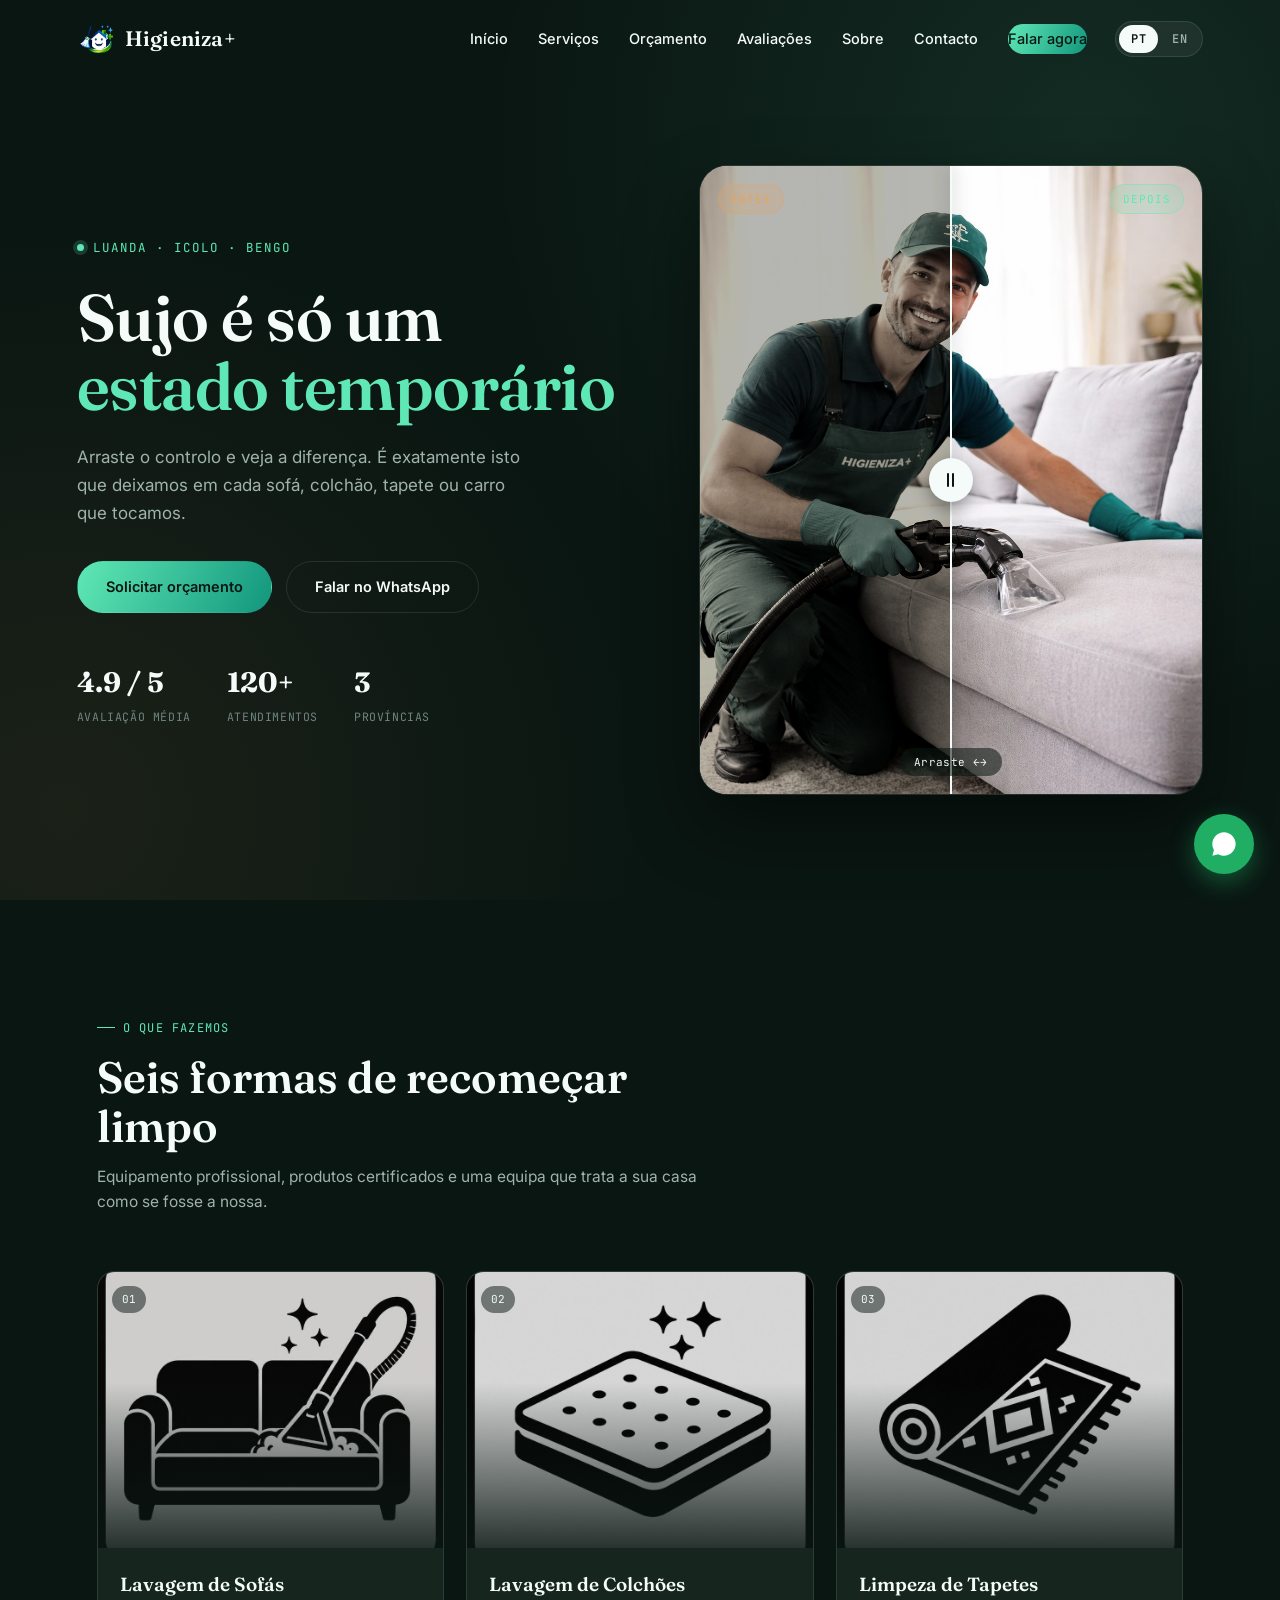
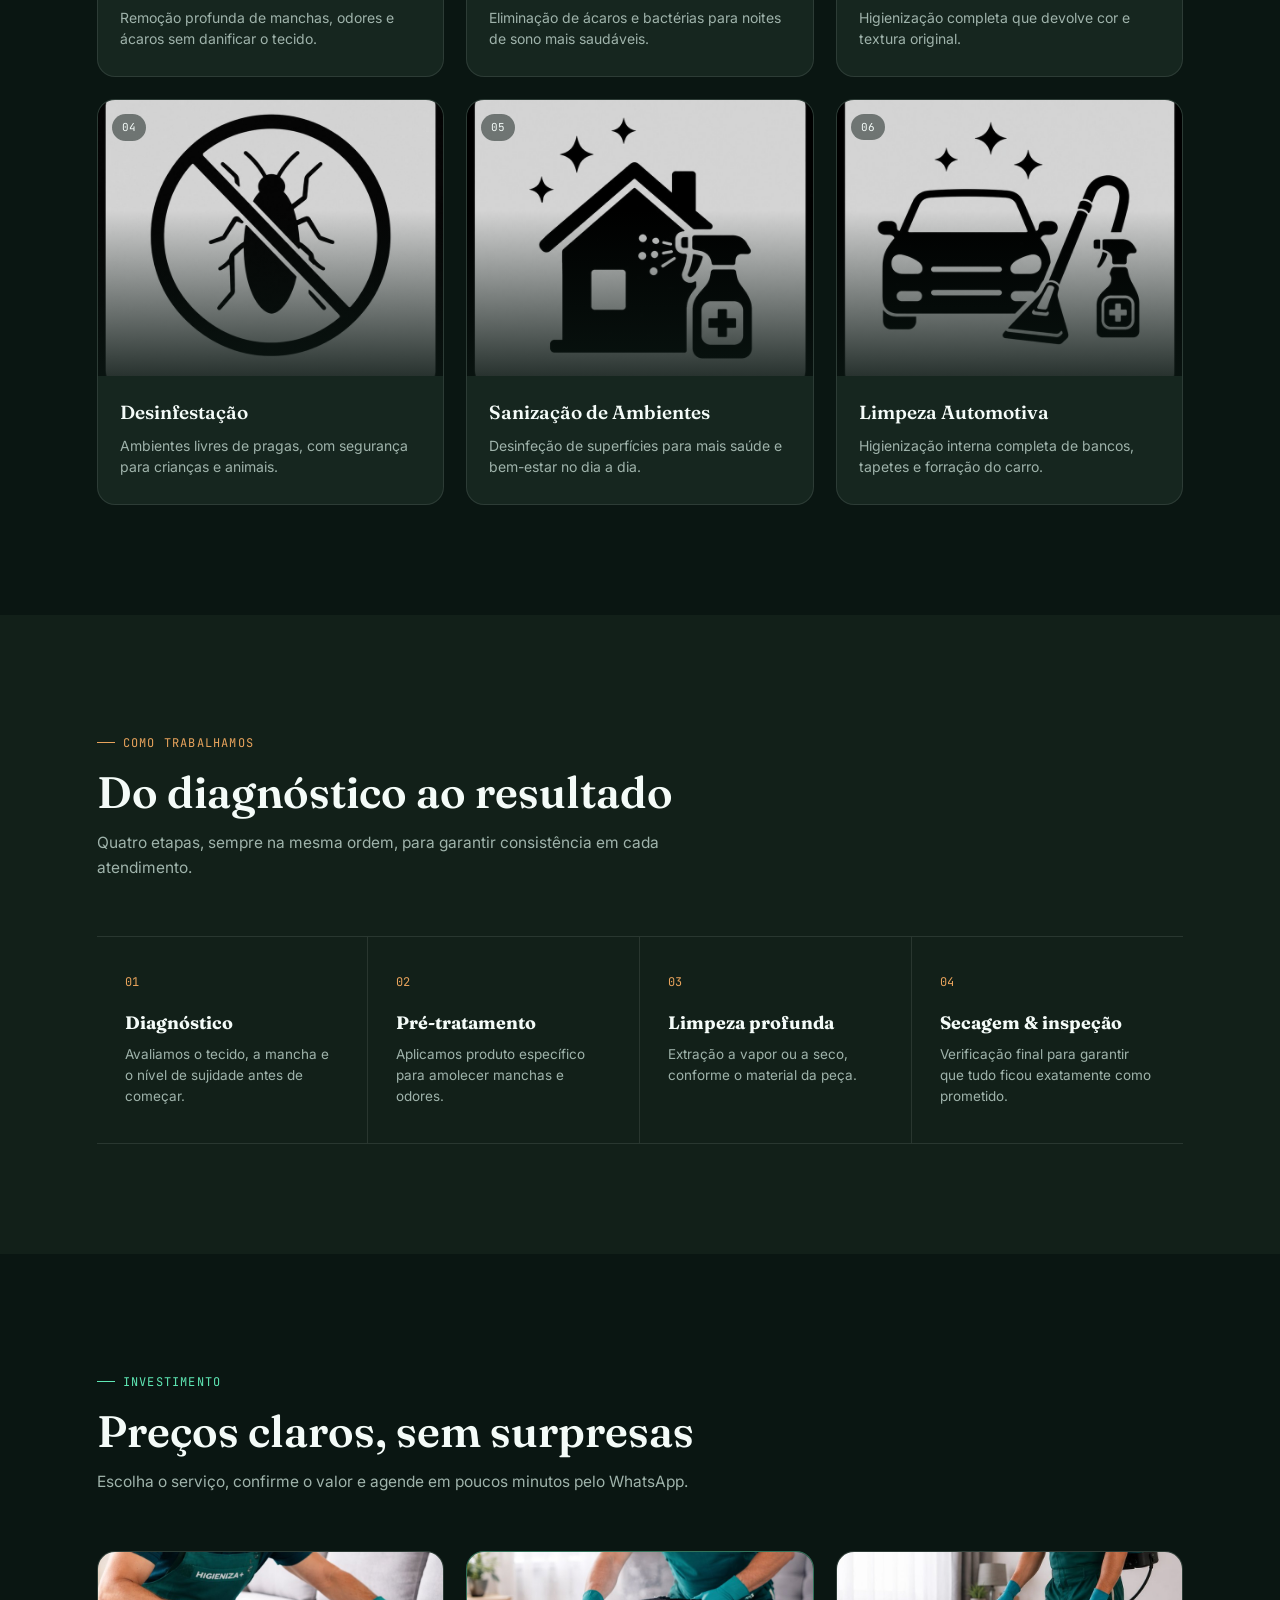
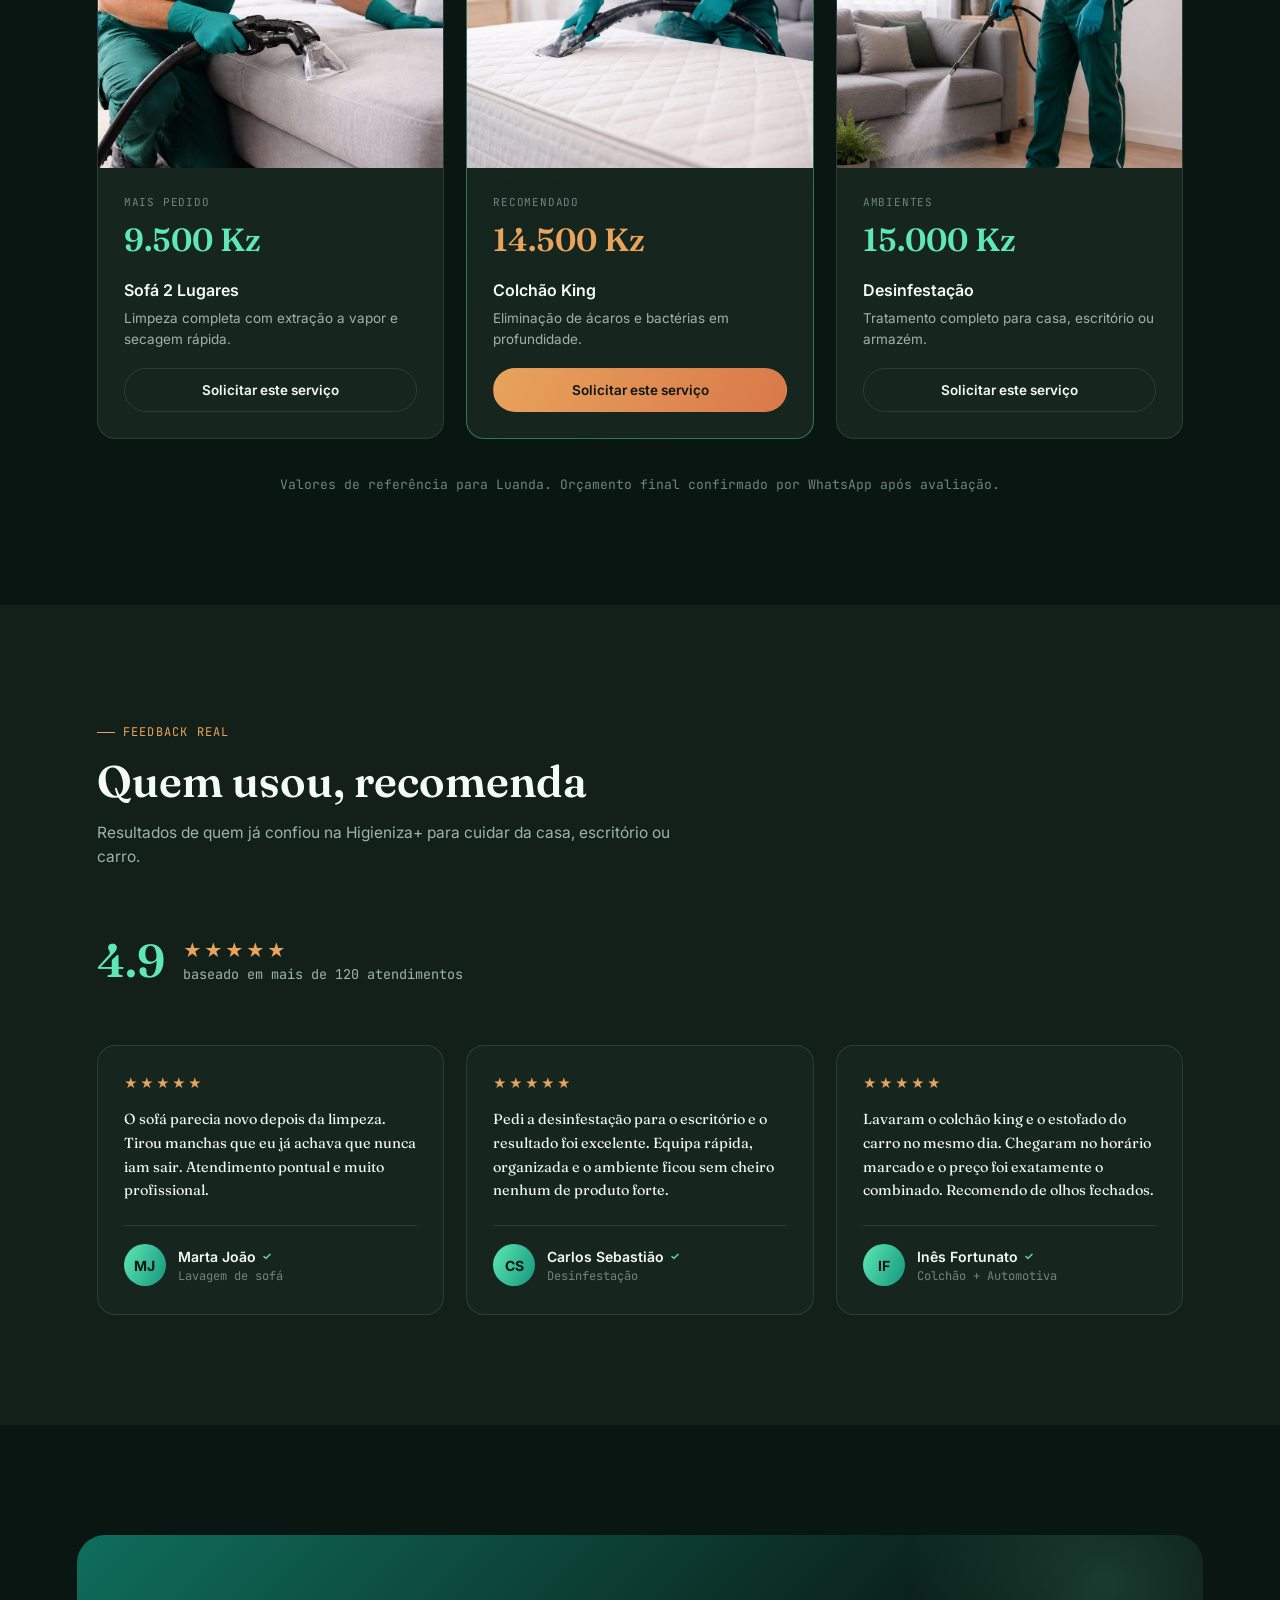
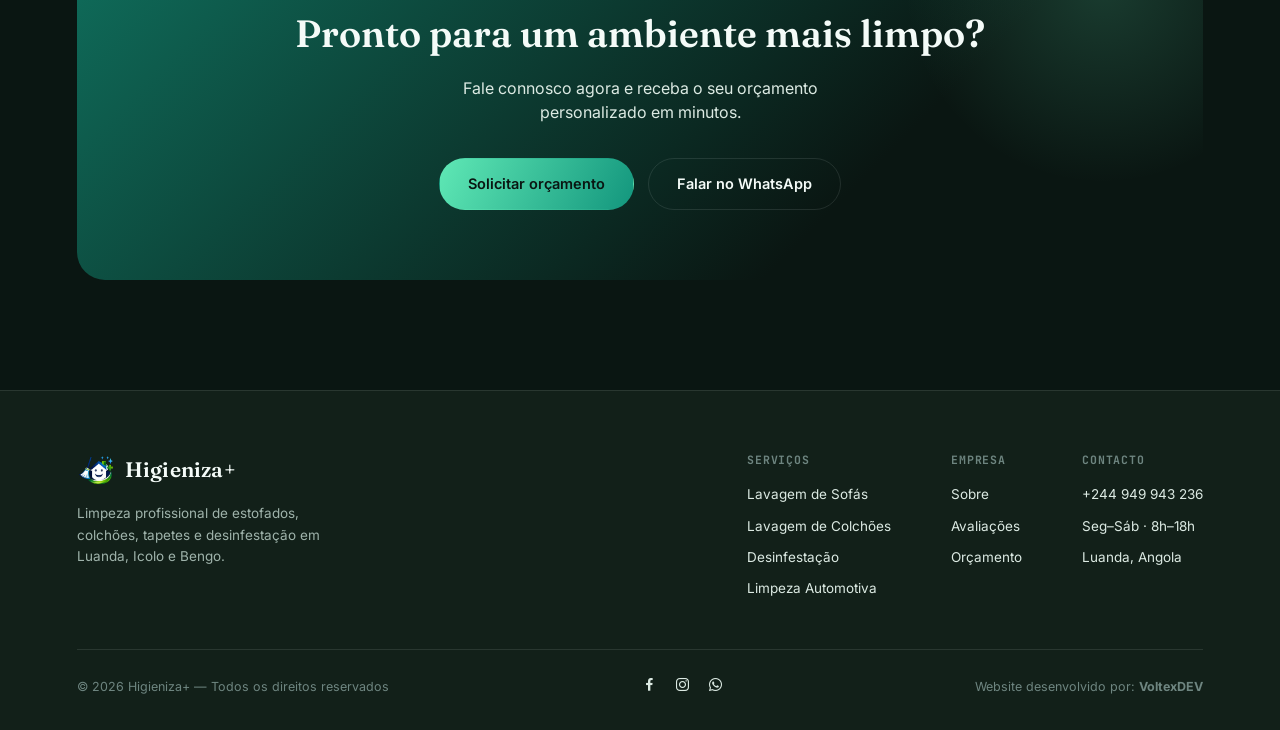
==== index.html @ ae8380b6 "primeira versao do site higieniza+" ====
<!DOCTYPE html>
<html lang="pt">
<head>
<meta charset="UTF-8">
<meta http-equiv="X-UA-Compatible" content="IE=edge">
<meta name="viewport" content="width=device-width, initial-scale=1.0">
<meta name="description" content="Higieniza+ — limpeza profissional de sofás, colchões, tapetes, carros e desinfestação de ambientes em Luanda, Icolo e Bengo.">
<title>Higieniza+ | Limpeza profissional de estofados</title>

<link rel="icon" type="image/png" href="images/favicon.png">

<link rel="stylesheet" href="css/style.css">

<link rel="preconnect" href="https://fonts.googleapis.com">
<link rel="preconnect" href="https://fonts.gstatic.com" crossorigin>
<link href="https://fonts.googleapis.com/css2?family=Fraunces:opsz,wght@9..144,500;9..144,600&family=Inter:wght@400;500;600;700&family=JetBrains+Mono:wght@500&display=swap" rel="stylesheet">

<link href='https://unpkg.com/boxicons@2.1.4/css/boxicons.min.css' rel='stylesheet'>
</head>
<body>

<!-- LOADER -->
<div id="loader" aria-hidden="true">
    <div class="loader-mark">Higieniza+</div>
    <div class="loader-bar"></div>
</div>

<!-- NAVBAR -->
<nav id="mainNav">
    <a href="index.html" class="brand">
        <img src="images/logo-icon.png" alt="Higieniza+" class="mark-logo">
        Higieniza+
    </a>

    <button class="nav-toggle" id="navToggle" aria-label="Abrir menu" aria-expanded="false" aria-controls="navMenu">
        <span></span><span></span><span></span>
    </button>

    <div class="nav-right">
        <ul class="navbar" id="navMenu">
            <a href="#home" data-i18n="nav.home">Início</a>
            <a href="#services" data-i18n="nav.services">Serviços</a>
            <a href="#pricing" data-i18n="nav.pricing">Orçamento</a>
            <a href="#testimonials" data-i18n="nav.testimonials">Avaliações</a>
            <a href="about.html" data-i18n="nav.about">Sobre</a>
            <a href="contact.html" data-i18n="nav.contact">Contacto</a>
            <a href="https://wa.me/244949943236" class="nav-cta" target="_blank" rel="noopener" data-i18n="nav.cta">Falar agora</a>
        </ul>

        <div class="lang-switch">
            <button data-lang="pt">PT</button>
            <button data-lang="en">EN</button>
        </div>
    </div>
</nav>

<!-- HERO -->
<section class="hero" id="home">
    <div class="hero-grid">

        <div>
            <span class="hero-eyebrow" data-i18n="hero.eyebrow">Luanda · Icolo · Bengo</span>
            <h1>
                <span data-i18n="hero.title1">Sujo é só um</span><br>
                <em data-i18n="hero.title2">estado temporário</em>
            </h1>
            <p class="hero-lede" data-i18n="hero.lede">Arraste o controlo e veja a diferença. É exatamente isto que deixamos em cada sofá, colchão, tapete ou carro que tocamos.</p>

            <div class="hero-actions">
                <a href="contact.html" class="btn btn-primary" data-i18n="hero.cta1">Solicitar orçamento</a>
                <a href="https://wa.me/244949943236" target="_blank" rel="noopener" class="btn btn-ghost" data-i18n="hero.cta2">Falar no WhatsApp</a>
            </div>

            <div class="hero-stats">
                <div class="hero-stat">
                    <b data-i18n="hero.stat1n">4.9 / 5</b>
                    <span data-i18n="hero.stat1l">avaliação média</span>
                </div>
                <div class="hero-stat">
                    <b data-i18n="hero.stat2n">120+</b>
                    <span data-i18n="hero.stat2l">atendimentos</span>
                </div>
                <div class="hero-stat">
                    <b data-i18n="hero.stat3n">3</b>
                    <span data-i18n="hero.stat3l">províncias</span>
                </div>
            </div>
        </div>

        <div class="compare reveal">
            <span class="compare-tag tag-after" data-i18n="compare.after">Depois</span>
            <span class="compare-tag tag-before" data-i18n="compare.before">Antes</span>

            <img class="compare-img compare-after" src="images/hero-compare.jpg" alt="Sofá limpo e estofado após higienização profissional">

            <div class="compare-before-wrap">
                <img src="images/hero-compare.jpg" style="filter:grayscale(0.5) sepia(0.35) brightness(0.7) contrast(1.05);" alt="Sofá antes da limpeza profissional">
            </div>

            <div class="compare-handle">
                <div class="compare-grip"><span></span><span></span></div>
            </div>

            <span class="compare-hint" data-i18n="compare.hint">Arraste ←→</span>
        </div>

    </div>
</section>

<!-- SERVIÇOS -->
<section id="services">
    <div class="container-w">
        <div class="section-head">
            <span class="eyebrow" data-i18n="services.eyebrow">O que fazemos</span>
            <h2 data-i18n="services.title">Seis formas de recomeçar limpo</h2>
            <p data-i18n="services.lede">Equipamento profissional, produtos certificados e uma equipa que trata a sua casa como se fosse a nossa.</p>
        </div>

        <div class="services-grid">

            <div class="service-card reveal">
                <div class="service-media">
                    <span class="service-num">01</span>
                    <img src="images/service-01-sofas.jpg" alt="Lavagem de sofás" loading="lazy">
                </div>
                <div class="service-body">
                    <h4 data-i18n="s1.title">Lavagem de Sofás</h4>
                    <p data-i18n="s1.desc">Remoção profunda de manchas, odores e ácaros sem danificar o tecido.</p>
                </div>
            </div>

            <div class="service-card reveal">
                <div class="service-media">
                    <span class="service-num">02</span>
                    <img src="images/service-02-colchoes.jpg" alt="Lavagem de colchões" loading="lazy">
                </div>
                <div class="service-body">
                    <h4 data-i18n="s2.title">Lavagem de Colchões</h4>
                    <p data-i18n="s2.desc">Eliminação de ácaros e bactérias para noites de sono mais saudáveis.</p>
                </div>
            </div>

            <div class="service-card reveal">
                <div class="service-media">
                    <span class="service-num">03</span>
                    <img src="images/service-03-tapetes.jpg" alt="Limpeza de tapetes" loading="lazy">
                </div>
                <div class="service-body">
                    <h4 data-i18n="s3.title">Limpeza de Tapetes</h4>
                    <p data-i18n="s3.desc">Higienização completa que devolve cor e textura original.</p>
                </div>
            </div>

            <div class="service-card reveal">
                <div class="service-media">
                    <span class="service-num">04</span>
                    <img src="images/service-04-desinfestacao.jpg" alt="Desinfestação de pragas" loading="lazy">
                </div>
                <div class="service-body">
                    <h4 data-i18n="s4.title">Desinfestação</h4>
                    <p data-i18n="s4.desc">Ambientes livres de pragas, com segurança para crianças e animais.</p>
                </div>
            </div>

            <div class="service-card reveal">
                <div class="service-media">
                    <span class="service-num">05</span>
                    <img src="images/service-05-sanizacao.jpg" alt="Sanização de ambientes" loading="lazy">
                </div>
                <div class="service-body">
                    <h4 data-i18n="s5.title">Sanização de Ambientes</h4>
                    <p data-i18n="s5.desc">Desinfeção de superfícies para mais saúde e bem-estar no dia a dia.</p>
                </div>
            </div>

            <div class="service-card reveal">
                <div class="service-media">
                    <span class="service-num">06</span>
                    <img src="images/service-06-automotiva.jpg" alt="Limpeza automotiva" loading="lazy">
                </div>
                <div class="service-body">
                    <h4 data-i18n="s6.title">Limpeza Automotiva</h4>
                    <p data-i18n="s6.desc">Higienização interna completa de bancos, tapetes e forração do carro.</p>
                </div>
            </div>

        </div>
    </div>
</section>

<!-- PROCESSO -->
<section class="bg-soft">
    <div class="container-w">
        <div class="section-head">
            <span class="eyebrow clay" data-i18n="process.eyebrow">Como trabalhamos</span>
            <h2 data-i18n="process.title">Do diagnóstico ao resultado</h2>
            <p data-i18n="process.lede">Quatro etapas, sempre na mesma ordem, para garantir consistência em cada atendimento.</p>
        </div>

        <div class="process reveal">
            <div class="process-step">
                <span class="step-no">01</span>
                <h4 data-i18n="p1.title">Diagnóstico</h4>
                <p data-i18n="p1.desc">Avaliamos o tecido, a mancha e o nível de sujidade antes de começar.</p>
            </div>
            <div class="process-step">
                <span class="step-no">02</span>
                <h4 data-i18n="p2.title">Pré-tratamento</h4>
                <p data-i18n="p2.desc">Aplicamos produto específico para amolecer manchas e odores.</p>
            </div>
            <div class="process-step">
                <span class="step-no">03</span>
                <h4 data-i18n="p3.title">Limpeza profunda</h4>
                <p data-i18n="p3.desc">Extração a vapor ou a seco, conforme o material da peça.</p>
            </div>
            <div class="process-step">
                <span class="step-no">04</span>
                <h4 data-i18n="p4.title">Secagem &amp; inspeção</h4>
                <p data-i18n="p4.desc">Verificação final para garantir que tudo ficou exatamente como prometido.</p>
            </div>
        </div>
    </div>
</section>

<!-- ORÇAMENTO -->
<section id="pricing">
    <div class="container-w">
        <div class="section-head">
            <span class="eyebrow" data-i18n="pricing.eyebrow">Investimento</span>
            <h2 data-i18n="pricing.title">Preços claros, sem surpresas</h2>
            <p data-i18n="pricing.lede">Escolha o serviço, confirme o valor e agende em poucos minutos pelo WhatsApp.</p>
        </div>

        <div class="pricing-grid">

            <div class="price-card reveal">
                <div class="price-media">
                    <img src="images/pricing-sofa.jpg" alt="Sofá 2 lugares" loading="lazy">
                </div>
                <div class="price-body">
                    <span class="price-tag" data-i18n="pr1.tag">Mais pedido</span>
                    <div class="price-amount">9.500 Kz</div>
                    <h4 data-i18n="pr1.title">Sofá 2 Lugares</h4>
                    <p data-i18n="pr1.desc">Limpeza completa com extração a vapor e secagem rápida.</p>
                    <a href="https://wa.me/244949943236?text=Ol%C3%A1!%20Quero%20solicitar%20a%20limpeza%20de%20sof%C3%A1%202%20lugares." target="_blank" rel="noopener" class="btn btn-ghost" data-i18n="pricing.btn">Solicitar este serviço</a>
                </div>
            </div>

            <div class="price-card featured reveal">
                <div class="price-media">
                    <img src="images/pricing-colchao.jpg" alt="Colchão king" loading="lazy">
                </div>
                <div class="price-body">
                    <span class="price-tag" data-i18n="pr2.tag">Recomendado</span>
                    <div class="price-amount">14.500 Kz</div>
                    <h4 data-i18n="pr2.title">Colchão King</h4>
                    <p data-i18n="pr2.desc">Eliminação de ácaros e bactérias em profundidade.</p>
                    <a href="https://wa.me/244949943236?text=Ol%C3%A1!%20Quero%20solicitar%20a%20limpeza%20de%20colch%C3%A3o%20king." target="_blank" rel="noopener" class="btn btn-clay" data-i18n="pricing.btn">Solicitar este serviço</a>
                </div>
            </div>

            <div class="price-card reveal">
                <div class="price-media">
                    <img src="images/pricing-desinfestacao.jpg" alt="Desinfestação de ambiente" loading="lazy">
                </div>
                <div class="price-body">
                    <span class="price-tag" data-i18n="pr3.tag">Ambientes</span>
                    <div class="price-amount">15.000 Kz</div>
                    <h4 data-i18n="pr3.title">Desinfestação</h4>
                    <p data-i18n="pr3.desc">Tratamento completo para casa, escritório ou armazém.</p>
                    <a href="https://wa.me/244949943236?text=Ol%C3%A1!%20Quero%20solicitar%20uma%20desinfesta%C3%A7%C3%A3o." target="_blank" rel="noopener" class="btn btn-ghost" data-i18n="pricing.btn">Solicitar este serviço</a>
                </div>
            </div>

        </div>

        <p style="text-align:center; color:var(--muted-soft); font-size:13px; margin-top:36px; font-family:var(--mono);" data-i18n="pricing.note">Valores de referência para Luanda. Orçamento final confirmado por WhatsApp após avaliação.</p>
    </div>
</section>

<!-- DEPOIMENTOS -->
<section class="bg-soft" id="testimonials">
    <div class="container-w">
        <div class="section-head">
            <span class="eyebrow clay" data-i18n="testi.eyebrow">Feedback real</span>
            <h2 data-i18n="testi.title">Quem usou, recomenda</h2>
            <p data-i18n="testi.lede">Resultados de quem já confiou na Higieniza+ para cuidar da casa, escritório ou carro.</p>
        </div>

        <div class="rating-summary reveal">
            <span class="rating-score">4.9</span>
            <div>
                <div class="rating-stars" aria-hidden="true">★★★★★</div>
                <div class="rating-meta" data-i18n="testi.meta">baseado em mais de 120 atendimentos</div>
            </div>
        </div>

        <div class="testimonial-grid">

            <div class="testimonial-card reveal">
                <div class="testimonial-stars" aria-hidden="true">★★★★★</div>
                <p class="testimonial-text" data-i18n="t1.text">O sofá parecia novo depois da limpeza. Tirou manchas que eu já achava que nunca iam sair. Atendimento pontual e muito profissional.</p>
                <div class="testimonial-author">
                    <div class="testimonial-avatar">MJ</div>
                    <div>
                        <div class="testimonial-name">Marta João <span class="verified-badge">✓</span></div>
                        <div class="testimonial-service" data-i18n="t1.service">Lavagem de sofá</div>
                    </div>
                </div>
            </div>

            <div class="testimonial-card reveal">
                <div class="testimonial-stars" aria-hidden="true">★★★★★</div>
                <p class="testimonial-text" data-i18n="t2.text">Pedi a desinfestação para o escritório e o resultado foi excelente. Equipa rápida, organizada e o ambiente ficou sem cheiro nenhum de produto forte.</p>
                <div class="testimonial-author">
                    <div class="testimonial-avatar">CS</div>
                    <div>
                        <div class="testimonial-name">Carlos Sebastião <span class="verified-badge">✓</span></div>
                        <div class="testimonial-service" data-i18n="t2.service">Desinfestação</div>
                    </div>
                </div>
            </div>

            <div class="testimonial-card reveal">
                <div class="testimonial-stars" aria-hidden="true">★★★★★</div>
                <p class="testimonial-text" data-i18n="t3.text">Lavaram o colchão king e o estofado do carro no mesmo dia. Chegaram no horário marcado e o preço foi exatamente o combinado. Recomendo de olhos fechados.</p>
                <div class="testimonial-author">
                    <div class="testimonial-avatar">IF</div>
                    <div>
                        <div class="testimonial-name">Inês Fortunato <span class="verified-badge">✓</span></div>
                        <div class="testimonial-service" data-i18n="t3.service">Colchão + Automotiva</div>
                    </div>
                </div>
            </div>

        </div>
    </div>
</section>

<!-- CTA FINAL -->
<section>
    <div class="cta-final reveal">
        <h2 data-i18n="cta.title">Pronto para um ambiente mais limpo?</h2>
        <p data-i18n="cta.lede">Fale connosco agora e receba o seu orçamento personalizado em minutos.</p>
        <div class="hero-actions">
            <a href="contact.html" class="btn btn-primary" data-i18n="cta.btn1">Solicitar orçamento</a>
            <a href="https://wa.me/244949943236" target="_blank" rel="noopener" class="btn btn-ghost" data-i18n="cta.btn2">Falar no WhatsApp</a>
        </div>
    </div>
</section>

<!-- FOOTER -->
<footer class="footer">
    <div class="footer-top">
        <div class="footer-brand">
            <a href="index.html" class="brand"><img src="images/logo-icon.png" alt="Higieniza+" class="mark-logo">Higieniza+</a>
            <p data-i18n="footer.desc">Limpeza profissional de estofados, colchões, tapetes e desinfestação em Luanda, Icolo e Bengo.</p>
        </div>

        <div class="footer-cols">
            <div class="footer-col">
                <h5 data-i18n="footer.services">Serviços</h5>
                <a href="#services" data-i18n="s1.title">Lavagem de Sofás</a>
                <a href="#services" data-i18n="s2.title">Lavagem de Colchões</a>
                <a href="#services" data-i18n="s4.title">Desinfestação</a>
                <a href="#services" data-i18n="s6.title">Limpeza Automotiva</a>
            </div>
            <div class="footer-col">
                <h5 data-i18n="footer.company">Empresa</h5>
                <a href="about.html" data-i18n="nav.about">Sobre</a>
                <a href="#testimonials" data-i18n="nav.testimonials">Avaliações</a>
                <a href="#pricing" data-i18n="nav.pricing">Orçamento</a>
            </div>
            <div class="footer-col">
                <h5 data-i18n="footer.contact">Contacto</h5>
                <span>+244 949 943 236</span>
                <span data-i18n="footer.hours">Seg–Sáb · 8h–18h</span>
                <span>Luanda, Angola</span>
            </div>
        </div>
    </div>

    <div class="footer-bottom">
        <p data-i18n="footer.rights">© 2026 Higieniza+ — Todos os direitos reservados</p>
        <div class="footer-socials">
            <a href="#" aria-label="Facebook"><i class='bx bxl-facebook'></i></a>
            <a href="#" aria-label="Instagram"><i class='bx bxl-instagram'></i></a>
            <a href="https://wa.me/244949943236" target="_blank" rel="noopener" aria-label="WhatsApp"><i class='bx bxl-whatsapp'></i></a>
        </div>
        <p><span data-i18n="footer.dev">Website desenvolvido por:</span> <strong>VoltexDEV</strong></p>
    </div>
</footer>

<!-- WHATSAPP FLUTUANTE -->
<a href="https://wa.me/244949943236" class="whatsapp-fab" target="_blank" rel="noopener" aria-label="Falar no WhatsApp">
    <svg viewBox="0 0 24 24" fill="currentColor"><path d="M17.5 14.4c-.3-.1-1.6-.8-1.9-.9-.2-.1-.4-.1-.6.1-.2.2-.6.9-.8 1.1-.1.2-.3.2-.5.1-1.3-.6-2.3-1.4-3.1-2.7-.1-.2-.1-.4.1-.6.2-.2.4-.5.6-.7.1-.1.1-.3.1-.5-.1-.2-.6-1.5-.8-2-.2-.5-.4-.4-.6-.4h-.5c-.2 0-.5.1-.7.3-.7.7-1 1.5-1 2.5.1 1.1.5 2.2 1.2 3.2 1.5 2.1 3.3 3.6 5.7 4.4.6.2 1.1.3 1.6.2.7-.1 1.6-.7 1.9-1.4.3-.7.3-1.3.2-1.4-.1-.2-.3-.2-.6-.3zM12 2C6.5 2 2 6.5 2 12c0 1.9.5 3.6 1.4 5.1L2 22l5.1-1.3c1.4.8 3.1 1.3 4.9 1.3 5.5 0 10-4.5 10-10S17.5 2 12 2z"/></svg>
</a>

<script src="js/i18n.js"></script>
<script src="js/main.js"></script>
</body>
</html>
---- css/style.css ----
/* =====================================================================
   HIGIENIZA+ — DESIGN SYSTEM
   Conceito: "Antes / Depois" como estrutura, não decoração.
   ===================================================================== */

:root{
    /* --- Paleta nomeada --- */
    --ink:        #0A1612;   /* fundo principal, verde-petróleo quase preto */
    --ink-soft:   #122019;   /* secções alternadas */
    --ink-card:   #16261F;   /* cartões */
    --foam:       #F4FBF8;   /* branco-espuma — metade "limpa" */
    --foam-dim:   #DCEAE3;
    --teal:       #0F6E5C;   /* verde-água profundo — marca */
    --teal-bright:#13967D;
    --mint:       #5FE8B5;   /* verde-menta — ação / destaque */
    --clay:       #E8A35C;   /* terracota — contraste quente */
    --clay-dim:   #C98A48;
    --line:       rgba(244,251,248,0.10);
    --line-soft:  rgba(244,251,248,0.06);
    --muted:      #9FB3AB;
    --muted-soft: #6E8580;

    --grad-mint:  linear-gradient(115deg, var(--mint) 0%, var(--teal-bright) 100%);
    --grad-clay:  linear-gradient(115deg, var(--clay) 0%, #D9784A 100%);

    --serif: 'Fraunces', 'Georgia', serif;
    --sans:  'Inter', sans-serif;
    --mono:  'JetBrains Mono', monospace;

    --radius-lg: 28px;
    --radius-md: 18px;
    --radius-sm: 10px;

    --ease: cubic-bezier(.22,.9,.27,1);
}

*{
    margin:0;
    padding:0;
    box-sizing:border-box;
}

html{
    scroll-behavior:smooth;
}

body{
    background:var(--ink);
    color:var(--foam);
    font-family:var(--sans);
    overflow-x:hidden;
    line-height:1.5;
}

a{ color:inherit; text-decoration:none; }
img{ max-width:100%; display:block; }
button{ font-family:inherit; cursor:pointer; }
ul{ list-style:none; }

a:focus-visible,
button:focus-visible,
input:focus-visible,
textarea:focus-visible,
select:focus-visible{
    outline:2px solid var(--mint);
    outline-offset:3px;
    border-radius:4px;
}

@media (prefers-reduced-motion: reduce){
    *{
        animation-duration:0.01ms !important;
        animation-iteration-count:1 !important;
        transition-duration:0.01ms !important;
        scroll-behavior:auto !important;
    }
}

.container-w{
    max-width:1240px;
    margin-inline:auto;
    padding-inline:6%;
}

/* =====================================================================
   LOADER
   ===================================================================== */
#loader{
    position:fixed;
    inset:0;
    background:var(--ink);
    z-index:9999;
    display:flex;
    flex-direction:column;
    align-items:center;
    justify-content:center;
    gap:18px;
    transition:opacity 0.5s ease, visibility 0.5s ease;
}

#loader.hidden{
    opacity:0;
    visibility:hidden;
}

.loader-mark{
    font-family:var(--serif);
    font-size:22px;
    letter-spacing:0.5px;
    color:var(--foam);
}

.loader-bar{
    width:140px;
    height:2px;
    background:var(--line);
    border-radius:2px;
    overflow:hidden;
}

.loader-bar::after{
    content:"";
    display:block;
    width:40%;
    height:100%;
    background:var(--grad-mint);
    animation:loaderslide 1s ease-in-out infinite;
}

@keyframes loaderslide{
    0%{ transform:translateX(-100%); }
    100%{ transform:translateX(280%); }
}

/* =====================================================================
   LANGUAGE SWITCH
   ===================================================================== */
.lang-switch{
    display:flex;
    align-items:center;
    background:rgba(244,251,248,0.06);
    border:1px solid var(--line);
    border-radius:30px;
    padding:3px;
    gap:2px;
}

.lang-switch button{
    border:none;
    background:transparent;
    color:var(--muted);
    font-family:var(--mono);
    font-size:12px;
    font-weight:600;
    letter-spacing:0.5px;
    padding:6px 12px;
    border-radius:20px;
    transition:0.25s var(--ease);
}

.lang-switch button.active{
    background:var(--foam);
    color:var(--ink);
}

/* =====================================================================
   NAVBAR
   ===================================================================== */
nav{
    display:flex;
    justify-content:space-between;
    align-items:center;
    gap:24px;
    padding:20px 6%;
    position:fixed;
    top:0;
    left:0;
    width:100%;
    z-index:1000;
    background:transparent;
    transition:background 0.4s var(--ease), padding 0.4s var(--ease), border-color 0.4s var(--ease);
    border-bottom:1px solid transparent;
}

nav.scrolled{
    background:rgba(10,22,18,0.82);
    backdrop-filter:blur(16px);
    padding:14px 6%;
    border-bottom:1px solid var(--line);
}

.brand{
    display:flex;
    align-items:center;
    gap:10px;
    font-family:var(--serif);
    font-size:21px;
    font-weight:600;
    color:var(--foam);
    letter-spacing:0.2px;
    flex-shrink:0;
}

.brand .mark{
    width:34px;
    height:34px;
    border-radius:50%;
    background:var(--grad-mint);
    display:flex;
    align-items:center;
    justify-content:center;
    color:var(--ink);
    font-size:16px;
    font-weight:800;
    font-family:var(--sans);
}

.brand .mark-logo{
    height:38px;
    width:auto;
    display:block;
    flex-shrink:0;
}

.nav-toggle{
    display:none;
    flex-direction:column;
    gap:5px;
    background:none;
    border:none;
    z-index:1001;
}

.nav-toggle span{
    width:24px;
    height:2px;
    background:var(--foam);
    border-radius:2px;
    transition:0.3s;
}

.nav-right{
    display:flex;
    align-items:center;
    gap:28px;
}

.navbar{
    display:flex;
    align-items:center;
    gap:30px;
}

.navbar a{
    position:relative;
    color:var(--foam);
    font-size:14.5px;
    font-weight:500;
    transition:color 0.25s;
    padding:4px 0;
    white-space:nowrap;
}

.navbar a::after{
    content:"";
    position:absolute;
    left:0;
    bottom:-4px;
    width:0%;
    height:1.5px;
    background:var(--mint);
    transition:width 0.3s var(--ease);
}

.navbar a:hover{ color:var(--mint); }
.navbar a:hover::after{ width:100%; }
.navbar a.active{ color:var(--mint); }

.nav-cta{
    background:var(--grad-mint);
    color:var(--ink) !important;
    font-weight:700;
    padding:10px 22px;
    border-radius:30px;
}

.nav-cta::after{ display:none; }

.nav-cta:hover{
    transform:translateY(-2px);
    box-shadow:0 8px 22px rgba(95,232,181,0.3);
}

/* =====================================================================
   HERO — comparador antes/depois
   ===================================================================== */
.hero{
    min-height:100vh;
    position:relative;
    display:flex;
    align-items:center;
    padding:140px 6% 80px;
    background:
        radial-gradient(circle at 85% 15%, rgba(95,232,181,0.10), transparent 45%),
        radial-gradient(circle at 5% 90%, rgba(232,163,92,0.08), transparent 40%),
        var(--ink);
    overflow:hidden;
}

.hero-grid{
    display:grid;
    grid-template-columns:1.05fr 0.95fr;
    gap:64px;
    align-items:center;
    width:100%;
    max-width:1240px;
    margin-inline:auto;
}

.hero-eyebrow{
    display:inline-flex;
    align-items:center;
    gap:9px;
    color:var(--mint);
    font-family:var(--mono);
    font-size:12.5px;
    letter-spacing:1px;
    text-transform:uppercase;
    margin-bottom:26px;
}

.hero-eyebrow::before{
    content:"";
    width:7px;
    height:7px;
    border-radius:50%;
    background:var(--mint);
    box-shadow:0 0 0 4px rgba(95,232,181,0.18);
}

.hero h1{
    font-family:var(--serif);
    font-size:clamp(40px, 6vw, 66px);
    font-weight:600;
    line-height:1.04;
    letter-spacing:-0.5px;
}

.hero h1 em{
    font-style:normal;
    color:var(--mint);
}

.hero-lede{
    margin-top:22px;
    font-size:17px;
    color:var(--muted);
    max-width:460px;
    line-height:1.65;
}

.hero-actions{
    display:flex;
    gap:14px;
    margin-top:34px;
    flex-wrap:wrap;
}

.hero-stats{
    display:flex;
    gap:36px;
    margin-top:48px;
    flex-wrap:wrap;
}

.hero-stat b{
    display:block;
    font-family:var(--serif);
    font-size:28px;
    color:var(--foam);
}

.hero-stat span{
    font-family:var(--mono);
    font-size:11.5px;
    color:var(--muted-soft);
    text-transform:uppercase;
    letter-spacing:0.6px;
}

/* --- Comparador --- */
.compare{
    position:relative;
    border-radius:var(--radius-lg);
    overflow:hidden;
    aspect-ratio:4/5;
    box-shadow:0 30px 70px rgba(0,0,0,0.45);
    border:1px solid var(--line);
    user-select:none;
}

.compare-img{
    position:absolute;
    inset:0;
    width:100%;
    height:100%;
    object-fit:cover;
}

.compare-after{ z-index:1; }

.compare-before-wrap{
    position:absolute;
    inset:0;
    z-index:2;
    overflow:hidden;
    width:50%;
}

.compare-before-wrap img{
    position:absolute;
    inset:0;
    width:200%;
    max-width:none;
    height:100%;
    object-fit:cover;
}

.compare-before-wrap, .compare-img{
    filter:saturate(0.85);
}

.compare-tag{
    position:absolute;
    top:18px;
    font-family:var(--mono);
    font-size:11px;
    letter-spacing:1px;
    text-transform:uppercase;
    padding:6px 12px;
    border-radius:30px;
    z-index:5;
    backdrop-filter:blur(6px);
}

.tag-before{
    left:18px;
    background:rgba(232,163,92,0.18);
    border:1px solid rgba(232,163,92,0.4);
    color:var(--clay);
}

.tag-after{
    right:18px;
    background:rgba(95,232,181,0.15);
    border:1px solid rgba(95,232,181,0.4);
    color:var(--mint);
}

.compare-handle{
    position:absolute;
    top:0;
    bottom:0;
    left:50%;
    width:44px;
    z-index:4;
    cursor:ew-resize;
    transform:translateX(-50%);
    touch-action:none;
}

.compare-handle::before{
    content:"";
    position:absolute;
    top:0;
    bottom:0;
    left:50%;
    width:2px;
    transform:translateX(-50%);
    background:var(--foam);
    box-shadow:0 0 16px rgba(0,0,0,0.5);
}

.compare-grip{
    position:absolute;
    top:50%;
    left:50%;
    transform:translate(-50%,-50%);
    width:44px;
    height:44px;
    border-radius:50%;
    background:var(--foam);
    display:flex;
    align-items:center;
    justify-content:center;
    gap:3px;
    box-shadow:0 6px 18px rgba(0,0,0,0.4);
}

.compare-grip span{
    width:2px;
    height:14px;
    background:var(--ink);
    border-radius:2px;
}

.compare-hint{
    position:absolute;
    bottom:18px;
    left:50%;
    transform:translateX(-50%);
    font-family:var(--mono);
    font-size:11px;
    color:var(--foam);
    background:rgba(10,22,18,0.55);
    padding:6px 14px;
    border-radius:30px;
    z-index:5;
    letter-spacing:0.4px;
    pointer-events:none;
    transition:opacity 0.4s;
}

.compare-hint.fade{ opacity:0; }

/* =====================================================================
   BOTÕES
   ===================================================================== */
.btn{
    display:inline-flex;
    align-items:center;
    gap:8px;
    padding:14px 28px;
    border-radius:30px;
    font-weight:600;
    font-size:14.5px;
    transition:0.3s var(--ease);
    border:1px solid transparent;
}

.btn-primary{
    background:var(--grad-mint);
    color:var(--ink);
}

.btn-primary:hover{
    transform:translateY(-2px);
    box-shadow:0 12px 28px rgba(95,232,181,0.3);
}

.btn-ghost{
    background:transparent;
    border-color:var(--line);
    color:var(--foam);
}

.btn-ghost:hover{
    border-color:var(--mint);
    color:var(--mint);
}

.btn-clay{
    background:var(--grad-clay);
    color:var(--ink);
}

.btn-clay:hover{
    transform:translateY(-2px);
    box-shadow:0 12px 28px rgba(232,163,92,0.3);
}

/* =====================================================================
   SECTION HEAD
   ===================================================================== */
.section-head{
    max-width:600px;
    margin-bottom:56px;
}

.section-head.center{
    margin-inline:auto;
    text-align:center;
}

.eyebrow{
    display:inline-flex;
    align-items:center;
    gap:8px;
    font-family:var(--mono);
    font-size:12px;
    letter-spacing:1.2px;
    text-transform:uppercase;
    color:var(--mint);
    margin-bottom:16px;
}

.eyebrow.clay{ color:var(--clay); }

.eyebrow::before{
    content:"";
    width:18px;
    height:1px;
    background:currentColor;
}

.section-head h2{
    font-family:var(--serif);
    font-size:clamp(30px, 4vw, 44px);
    font-weight:600;
    line-height:1.12;
}

.section-head p{
    margin-top:14px;
    color:var(--muted);
    font-size:15.5px;
    line-height:1.6;
}

section{
    padding:110px 0;
}

.bg-soft{ background:var(--ink-soft); }

/* =====================================================================
   SERVIÇOS — cartões com reveal antes/depois no hover
   ===================================================================== */
.services-grid{
    display:grid;
    grid-template-columns:repeat(auto-fit, minmax(260px, 1fr));
    gap:22px;
}

.service-card{
    position:relative;
    border-radius:var(--radius-md);
    overflow:hidden;
    border:1px solid var(--line);
    background:var(--ink-card);
    transition:transform 0.4s var(--ease), border-color 0.4s;
}

.service-card:hover{
    transform:translateY(-6px);
    border-color:rgba(95,232,181,0.35);
}

.service-media{
    position:relative;
    aspect-ratio:5/4;
    overflow:hidden;
}

.service-media img{
    width:100%;
    height:100%;
    object-fit:cover;
    transition:transform 0.6s var(--ease), filter 0.6s var(--ease);
    filter:saturate(0.8) brightness(0.85);
}

.service-card:hover .service-media img{
    transform:scale(1.06);
    filter:saturate(1.05) brightness(1);
}

.service-media::after{
    content:"";
    position:absolute;
    inset:0;
    background:linear-gradient(180deg, transparent 40%, rgba(10,22,18,0.85) 100%);
}

.service-num{
    position:absolute;
    top:14px;
    left:14px;
    font-family:var(--mono);
    font-size:11px;
    color:var(--foam);
    background:rgba(10,22,18,0.5);
    padding:5px 10px;
    border-radius:20px;
    z-index:2;
    backdrop-filter:blur(4px);
}

.service-body{
    padding:22px 22px 26px;
}

.service-body h4{
    font-family:var(--serif);
    font-size:19px;
    font-weight:600;
    margin-bottom:8px;
}

.service-body p{
    color:var(--muted);
    font-size:14px;
    line-height:1.55;
}

/* =====================================================================
   PROCESSO (passo a passo real — ordem importa)
   ===================================================================== */
.process{
    display:grid;
    grid-template-columns:repeat(4, 1fr);
    gap:0;
    border-top:1px solid var(--line);
    border-bottom:1px solid var(--line);
}

.process-step{
    padding:36px 28px;
    border-right:1px solid var(--line);
    position:relative;
}

.process-step:last-child{ border-right:none; }

.process-step .step-no{
    font-family:var(--mono);
    font-size:12px;
    color:var(--clay);
    margin-bottom:18px;
    display:block;
}

.process-step h4{
    font-family:var(--serif);
    font-size:18px;
    margin-bottom:8px;
}

.process-step p{
    color:var(--muted);
    font-size:13.5px;
    line-height:1.55;
}

/* =====================================================================
   ORÇAMENTO / PRICING
   ===================================================================== */
.pricing-grid{
    display:grid;
    grid-template-columns:repeat(auto-fit, minmax(270px, 1fr));
    gap:22px;
}

.price-card{
    border:1px solid var(--line);
    border-radius:var(--radius-md);
    overflow:hidden;
    background:var(--ink-card);
    transition:0.4s var(--ease);
    display:flex;
    flex-direction:column;
}

.price-card.featured{
    border-color:rgba(95,232,181,0.4);
    background:linear-gradient(160deg, rgba(95,232,181,0.07), var(--ink-card) 60%);
}

.price-card:hover{
    transform:translateY(-6px);
}

.price-media{
    aspect-ratio:16/10;
    overflow:hidden;
}

.price-media img{
    width:100%; height:100%; object-fit:cover;
}

.price-body{
    padding:26px;
    flex-grow:1;
    display:flex;
    flex-direction:column;
}

.price-tag{
    font-family:var(--mono);
    font-size:11px;
    text-transform:uppercase;
    letter-spacing:0.8px;
    color:var(--muted-soft);
}

.price-amount{
    font-family:var(--serif);
    font-size:32px;
    font-weight:600;
    margin:6px 0 14px;
    color:var(--mint);
}

.price-card.featured .price-amount{ color:var(--clay); }

.price-body h4{
    font-family:var(--sans);
    font-weight:600;
    font-size:16px;
    margin-bottom:6px;
}

.price-body p{
    color:var(--muted);
    font-size:13.5px;
    line-height:1.55;
    flex-grow:1;
}

.price-body .btn{
    margin-top:18px;
    width:100%;
    justify-content:center;
    padding:11px;
    font-size:13.5px;
}

/* =====================================================================
   DEPOIMENTOS — moldura antes/depois
   ===================================================================== */
.rating-summary{
    display:flex;
    align-items:center;
    gap:18px;
    margin-bottom:50px;
    flex-wrap:wrap;
}

.rating-score{
    font-family:var(--serif);
    font-size:46px;
    font-weight:600;
    color:var(--mint);
}

.rating-stars{ color:var(--clay); font-size:18px; letter-spacing:2px; }
.rating-meta{ color:var(--muted); font-size:13.5px; font-family:var(--mono); }

.testimonial-grid{
    display:grid;
    grid-template-columns:repeat(auto-fit, minmax(290px, 1fr));
    gap:22px;
}

.testimonial-card{
    background:var(--ink-card);
    border:1px solid var(--line);
    border-radius:var(--radius-md);
    padding:28px 26px;
    display:flex;
    flex-direction:column;
    transition:0.35s var(--ease);
}

.testimonial-card:hover{
    border-color:rgba(232,163,92,0.35);
    transform:translateY(-4px);
}

.testimonial-stars{ color:var(--clay); font-size:13px; letter-spacing:2px; margin-bottom:14px; }

.testimonial-text{
    color:var(--foam);
    font-size:14.5px;
    line-height:1.65;
    flex-grow:1;
    font-family:var(--serif);
}

.testimonial-author{
    display:flex;
    align-items:center;
    gap:12px;
    margin-top:22px;
    padding-top:18px;
    border-top:1px solid var(--line);
}

.testimonial-avatar{
    width:42px; height:42px;
    border-radius:50%;
    background:var(--grad-mint);
    color:var(--ink);
    display:flex; align-items:center; justify-content:center;
    font-weight:700; font-size:14px;
    flex-shrink:0;
    font-family:var(--sans);
}

.testimonial-name{
    font-size:14px; font-weight:600;
    display:flex; align-items:center; gap:6px;
}

.verified-badge{ color:var(--mint); font-size:11px; font-weight:600; }
.testimonial-service{ color:var(--muted-soft); font-size:12px; font-family:var(--mono); }

/* =====================================================================
   CTA FINAL
   ===================================================================== */
.cta-final{
    background:linear-gradient(135deg, var(--teal) 0%, var(--ink) 70%);
    border-radius:var(--radius-lg);
    padding:70px 8%;
    text-align:center;
    margin:0 6%;
    position:relative;
    overflow:hidden;
}

.cta-final::after{
    content:"";
    position:absolute;
    width:400px; height:400px;
    background:radial-gradient(circle, rgba(95,232,181,0.18), transparent 70%);
    top:-150px; right:-100px;
}

.cta-final h2{
    font-family:var(--serif);
    font-size:clamp(28px, 4vw, 38px);
    font-weight:600;
    position:relative;
    z-index:1;
}

.cta-final p{
    color:var(--foam-dim);
    margin:14px auto 30px;
    max-width:460px;
    position:relative;
    z-index:1;
}

.cta-final .hero-actions{
    justify-content:center;
    position:relative;
    z-index:1;
}

/* =====================================================================
   FOOTER
   ===================================================================== */
.footer{
    padding:60px 6% 30px;
    background:var(--ink-soft);
    border-top:1px solid var(--line);
}

.footer-top{
    display:flex;
    justify-content:space-between;
    gap:40px;
    flex-wrap:wrap;
    padding-bottom:40px;
    border-bottom:1px solid var(--line);
}

.footer-brand .brand{ margin-bottom:14px; }

.footer-brand p{
    color:var(--muted);
    font-size:13.5px;
    max-width:280px;
    line-height:1.6;
}

.footer-cols{
    display:flex;
    gap:60px;
    flex-wrap:wrap;
}

.footer-col h5{
    font-family:var(--mono);
    font-size:11.5px;
    text-transform:uppercase;
    letter-spacing:0.8px;
    color:var(--muted-soft);
    margin-bottom:16px;
}

.footer-col a, .footer-col span{
    display:block;
    color:var(--foam-dim);
    font-size:13.5px;
    margin-bottom:11px;
    transition:0.25s;
}

.footer-col a:hover{ color:var(--mint); }

.footer-bottom{
    display:flex;
    justify-content:space-between;
    align-items:center;
    gap:16px;
    flex-wrap:wrap;
    padding-top:24px;
    color:var(--muted-soft);
    font-size:12.5px;
}

.footer-socials{ display:flex; gap:16px; }
.footer-socials a{ color:var(--foam-dim); font-size:17px; transition:0.25s; }
.footer-socials a:hover{ color:var(--mint); }

/* =====================================================================
   WHATSAPP FLUTUANTE
   ===================================================================== */
.whatsapp-fab{
    position:fixed;
    bottom:26px;
    right:26px;
    background:#1FAE63;
    color:#fff;
    width:60px;
    height:60px;
    display:flex;
    align-items:center;
    justify-content:center;
    border-radius:50%;
    z-index:999;
    box-shadow:0 8px 24px rgba(31,174,99,0.45);
    animation:fabpulse 2.6s infinite;
}

.whatsapp-fab svg{ width:28px; height:28px; }

@keyframes fabpulse{
    0%{ box-shadow:0 0 0 0 rgba(31,174,99,0.55), 0 8px 24px rgba(31,174,99,0.45); }
    70%{ box-shadow:0 0 0 14px rgba(31,174,99,0), 0 8px 24px rgba(31,174,99,0.45); }
    100%{ box-shadow:0 0 0 0 rgba(31,174,99,0), 0 8px 24px rgba(31,174,99,0.45); }
}

/* =====================================================================
   REVEAL / ANIMAÇÕES GENÉRICAS
   ===================================================================== */
.reveal{
    opacity:0;
    transform:translateY(28px);
    transition:opacity 0.7s var(--ease), transform 0.7s var(--ease);
}

.reveal.is-visible{
    opacity:1;
    transform:translateY(0);
}

/* =====================================================================
   PÁGINA SOBRE
   ===================================================================== */
.about-hero{
    padding:160px 6% 70px;
}

.about-lead{
    font-family:var(--serif);
    font-size:clamp(24px, 3.4vw, 34px);
    line-height:1.35;
    max-width:780px;
}

.about-lead em{ color:var(--mint); font-style:normal; }

.about-split{
    display:grid;
    grid-template-columns:0.9fr 1.1fr;
    gap:60px;
    align-items:center;
}

.about-media{
    border-radius:var(--radius-lg);
    overflow:hidden;
    aspect-ratio:4/5;
}

.about-media img{ width:100%; height:100%; object-fit:cover; }

.about-text p{
    color:var(--muted);
    margin-bottom:16px;
    line-height:1.7;
    font-size:15.5px;
}

.about-text strong{ color:var(--foam); }

.values-grid{
    display:grid;
    grid-template-columns:repeat(auto-fit, minmax(220px, 1fr));
    gap:22px;
    margin-top:50px;
}

.value-card{
    border:1px solid var(--line);
    border-radius:var(--radius-md);
    padding:26px;
    background:var(--ink-card);
}

.value-card .v-icon{
    width:42px; height:42px;
    border-radius:12px;
    background:rgba(95,232,181,0.12);
    color:var(--mint);
    display:flex; align-items:center; justify-content:center;
    font-size:19px;
    margin-bottom:16px;
}

.value-card h4{ font-family:var(--serif); font-size:17px; margin-bottom:8px; }
.value-card p{ color:var(--muted); font-size:13.5px; line-height:1.55; }

.social-icons{ display:flex; gap:16px; margin-top:26px; }
.social-icons a{
    width:38px; height:38px;
    border:1px solid var(--line);
    border-radius:50%;
    display:flex; align-items:center; justify-content:center;
    color:var(--foam);
    transition:0.25s;
}
.social-icons a:hover{ color:var(--ink); background:var(--mint); border-color:var(--mint); }

/* =====================================================================
   PÁGINA CONTACTO
   ===================================================================== */
.contact-hero{ padding:160px 6% 0; }

.contact-grid{
    display:grid;
    grid-template-columns:0.8fr 1.2fr;
    gap:50px;
    align-items:flex-start;
    padding:60px 0 120px;
}

.contact-channels{ margin:30px 0; display:flex; flex-direction:column; gap:18px; }

.contact-channel{
    display:flex;
    gap:14px;
    align-items:flex-start;
    padding:16px;
    border:1px solid var(--line);
    border-radius:var(--radius-sm);
    background:var(--ink-card);
}

.contact-channel i{
    font-size:20px;
    color:var(--mint);
    margin-top:2px;
}

.contact-channel strong{ display:block; font-size:14px; margin-bottom:3px; }
.contact-channel span{ color:var(--muted); font-size:13.5px; }

.contact-form-wrap{
    background:var(--ink-card);
    border:1px solid var(--line);
    border-radius:var(--radius-lg);
    padding:36px;
}

.contact-form-wrap h3{
    font-family:var(--serif);
    font-size:22px;
    margin-bottom:6px;
}

.contact-form-wrap > p{
    color:var(--muted);
    font-size:13.5px;
    margin-bottom:26px;
}

#orcamento-form{
    display:grid;
    grid-template-columns:1fr 1fr;
    gap:14px;
}

#orcamento-form .full{ grid-column:1 / -1; }

#orcamento-form input,
#orcamento-form select,
#orcamento-form textarea{
    width:100%;
    padding:13px 14px;
    border:1px solid var(--line);
    border-radius:var(--radius-sm);
    background:rgba(244,251,248,0.04);
    color:var(--foam);
    font-family:inherit;
    font-size:14px;
}

#orcamento-form input::placeholder,
#orcamento-form textarea::placeholder{ color:var(--muted-soft); }

#orcamento-form select option{ background:var(--ink-card); color:var(--foam); }

#orcamento-form input:focus,
#orcamento-form select:focus,
#orcamento-form textarea:focus{
    outline:none;
    border-color:var(--mint);
    background:rgba(95,232,181,0.05);
}

#orcamento-form textarea{ resize:vertical; min-height:100px; }

#orcamento-form .submit-btn{
    grid-column:1 / -1;
    border:none;
    background:var(--grad-mint);
    color:var(--ink);
    padding:14px;
    border-radius:30px;
    font-weight:700;
    font-size:14.5px;
    transition:0.3s var(--ease);
}

#orcamento-form .submit-btn:hover{
    transform:translateY(-2px);
    box-shadow:0 12px 26px rgba(95,232,181,0.3);
}

.contact-divider{
    grid-column:1 / -1;
    display:flex;
    align-items:center;
    gap:12px;
    color:var(--muted-soft);
    font-family:var(--mono);
    font-size:11px;
    text-transform:uppercase;
    margin:6px 0;
}

.contact-divider::before, .contact-divider::after{
    content:"";
    flex:1;
    height:1px;
    background:var(--line);
}

.map-embed{
    margin-top:20px;
    border-radius:var(--radius-md);
    overflow:hidden;
    border:1px solid var(--line);
    aspect-ratio:16/9;
}

.map-embed iframe{ width:100%; height:100%; border:0; }

.faq-list{ margin-top:18px; }

.faq-item{
    border-bottom:1px solid var(--line);
    padding:18px 0;
}

.faq-item summary{
    cursor:pointer;
    font-weight:600;
    font-size:14.5px;
    display:flex;
    justify-content:space-between;
    align-items:center;
    list-style:none;
}

.faq-item summary::-webkit-details-marker{ display:none; }

.faq-item summary::after{
    content:"+";
    font-size:18px;
    color:var(--mint);
    transition:0.3s;
}

.faq-item[open] summary::after{ transform:rotate(45deg); }

.faq-item p{
    color:var(--muted);
    font-size:13.5px;
    margin-top:10px;
    line-height:1.6;
}

/* =====================================================================
   RESPONSIVO
   ===================================================================== */
@media (max-width: 980px){
    .hero-grid{ grid-template-columns:1fr; }
    .compare{ max-width:480px; margin-inline:auto; aspect-ratio:5/4; }
    .about-split{ grid-template-columns:1fr; }
    .about-media{ aspect-ratio:16/10; order:-1; }
    .contact-grid{ grid-template-columns:1fr; }
    .process{ grid-template-columns:repeat(2, 1fr); }
    .process-step:nth-child(2){ border-right:none; }
    .process-step:nth-child(odd){ border-right:1px solid var(--line); }
}

@media (max-width: 860px){
    .nav-right{ gap:14px; }
    .lang-switch button{ padding:5px 9px; font-size:11px; }

    .navbar{
        position:fixed;
        top:0;
        right:0;
        height:100vh;
        width:min(300px, 78vw);
        background:rgba(10,22,18,0.97);
        backdrop-filter:blur(18px);
        flex-direction:column;
        align-items:flex-start;
        justify-content:flex-start;
        gap:28px;
        transform:translateX(100%);
        transition:transform 0.4s var(--ease);
        padding:100px 32px 40px;
        box-shadow:-12px 0 30px rgba(0,0,0,0.4);
    }

    .navbar.open{ transform:translateX(0); }
    .nav-toggle{ display:flex; }
    .nav-cta{ margin-top:6px; }

    .footer-top{ flex-direction:column; gap:32px; }
}

@media (max-width: 640px){
    section{ padding:80px 0; }
    .process{ grid-template-columns:1fr; }
    .process-step{ border-right:none !important; border-bottom:1px solid var(--line); }
    .process-step:last-child{ border-bottom:none; }
    #orcamento-form{ grid-template-columns:1fr; }
    .hero-stats{ gap:24px; }
    .cta-final{ margin:0 4%; padding:50px 6%; }
    .hero{ padding-top:120px; }
}
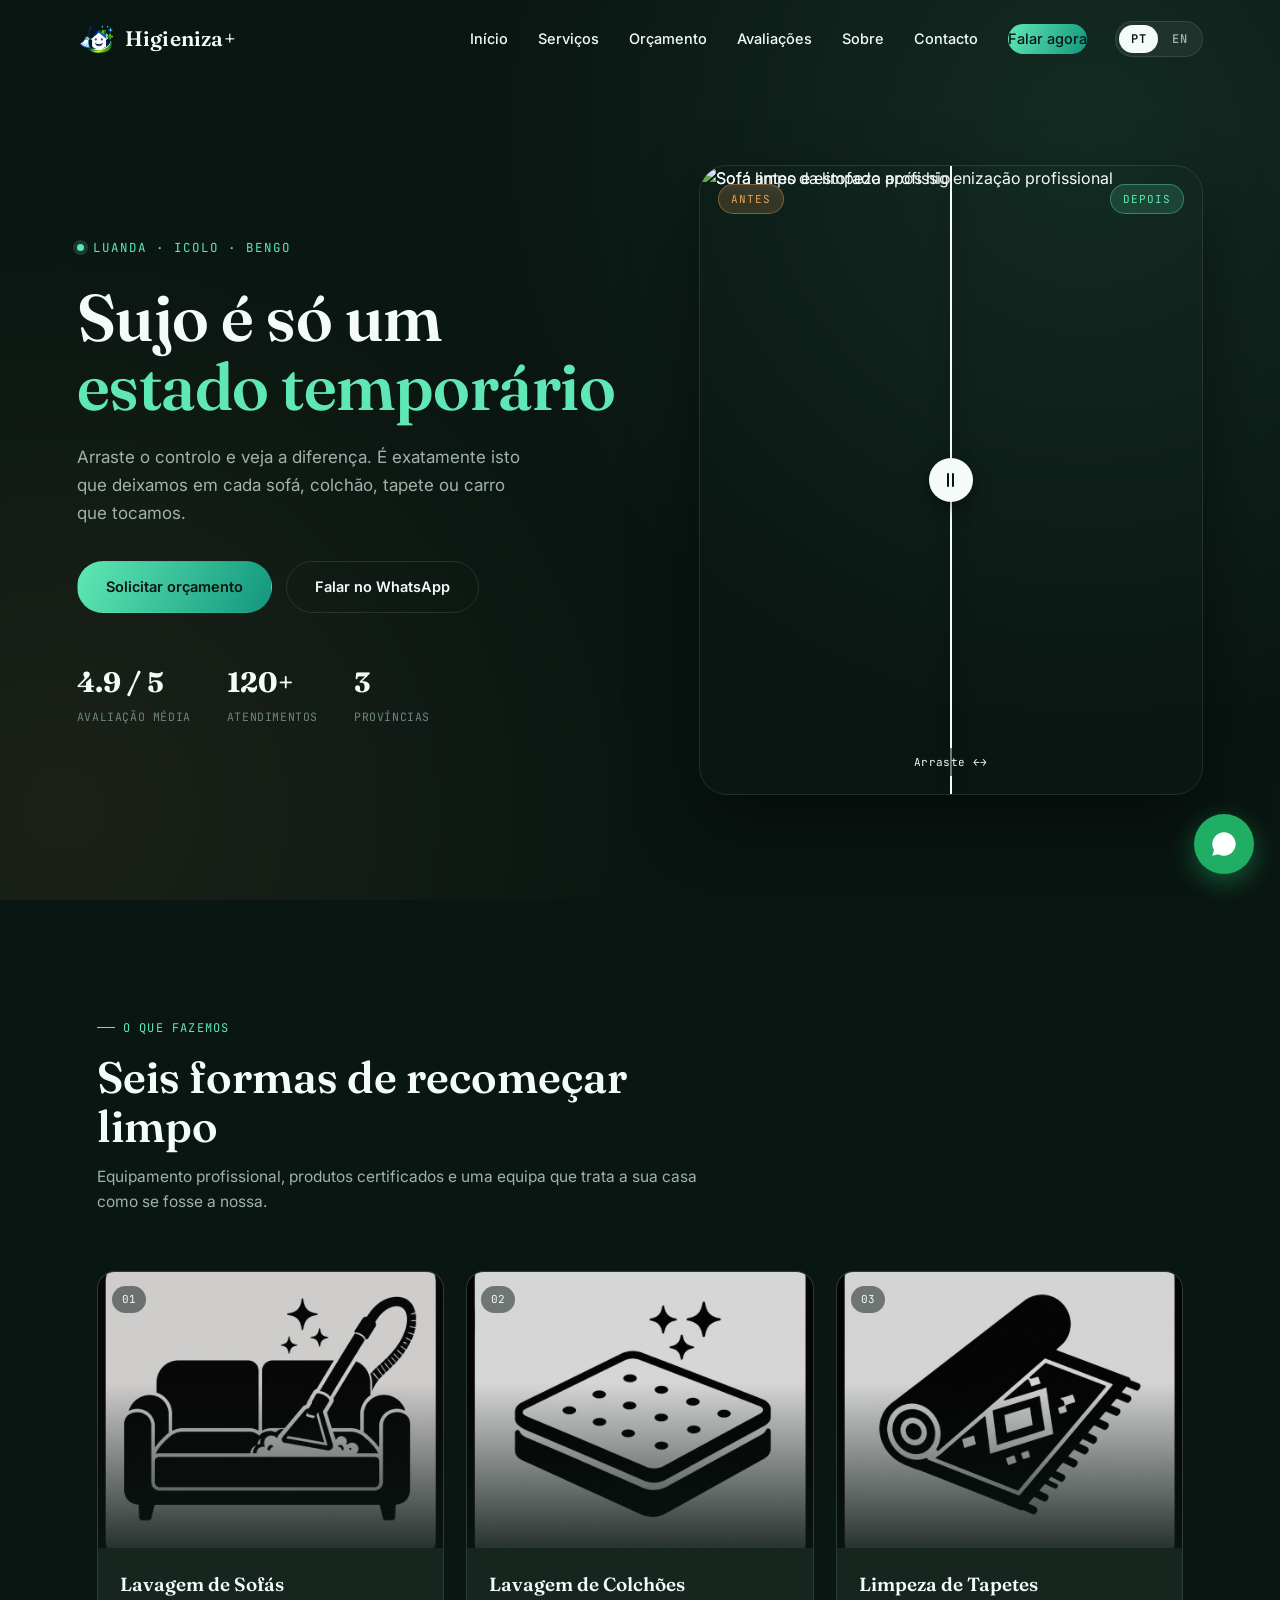
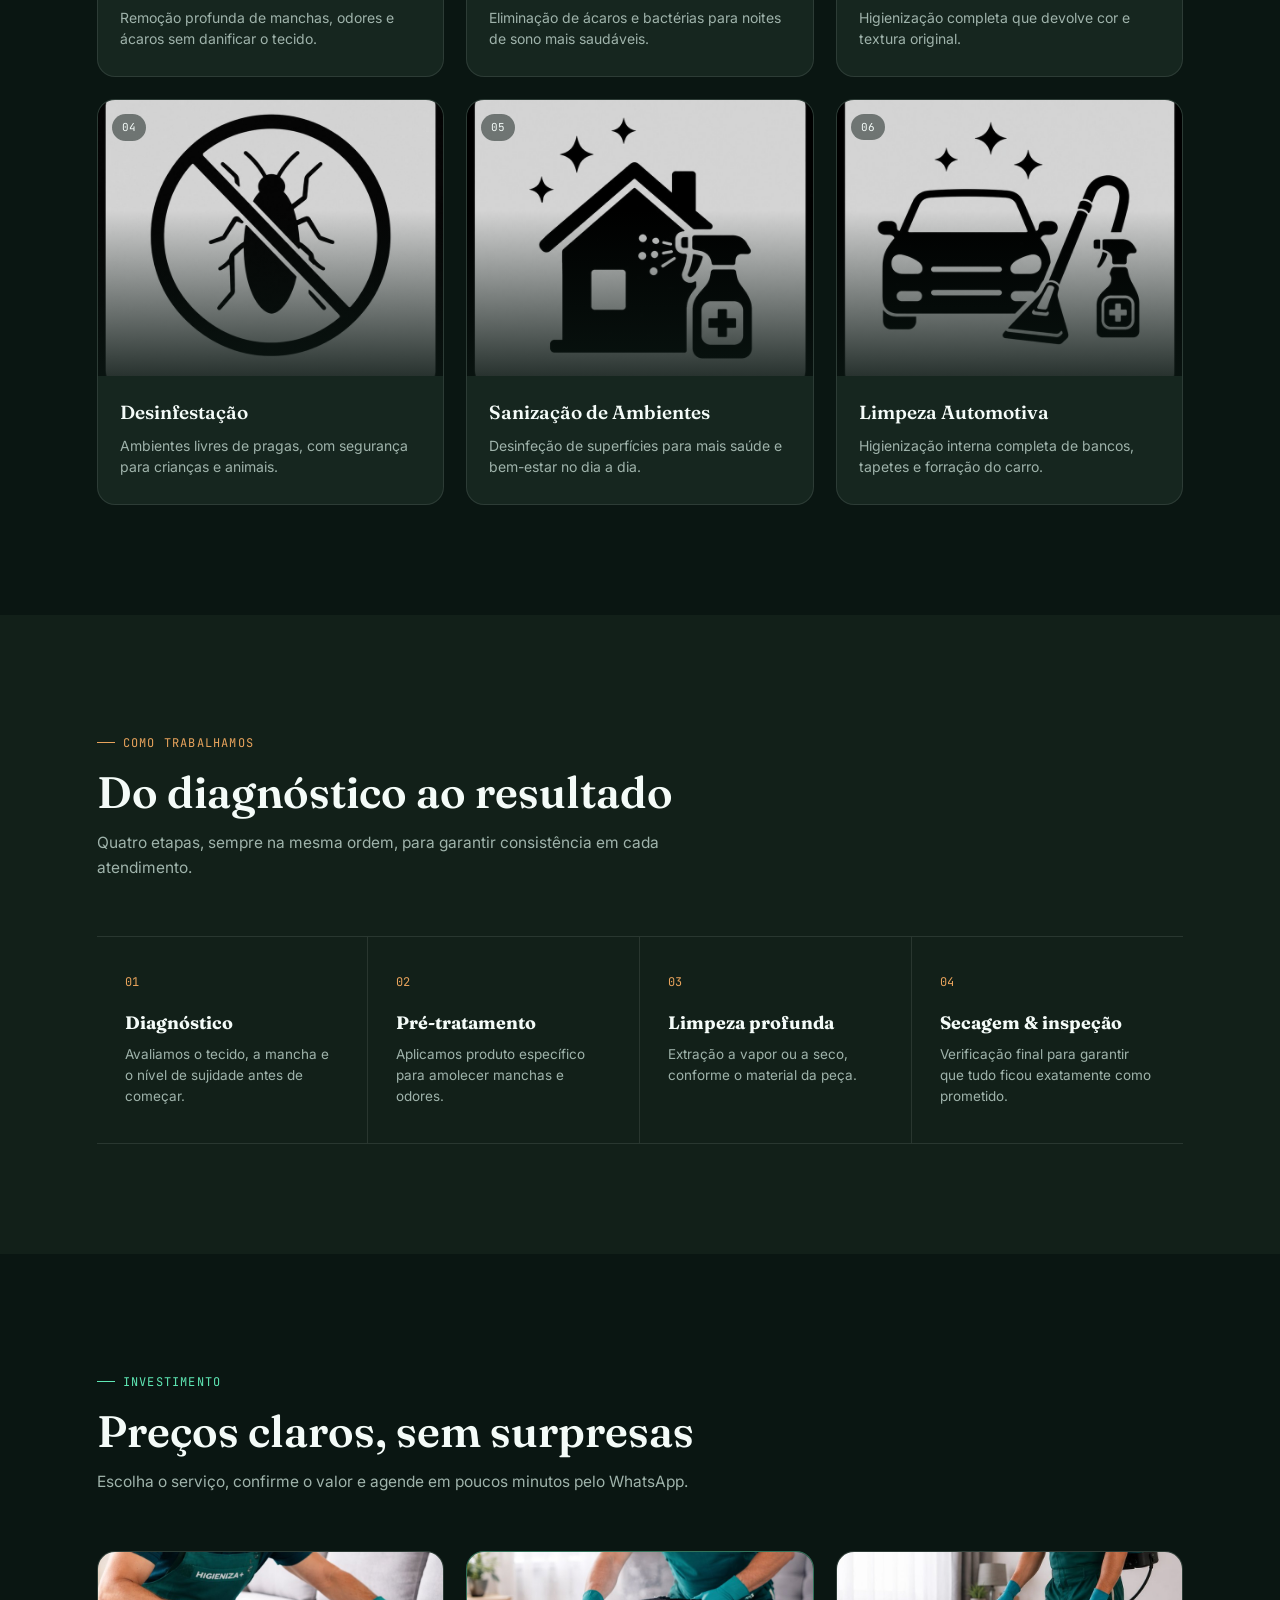
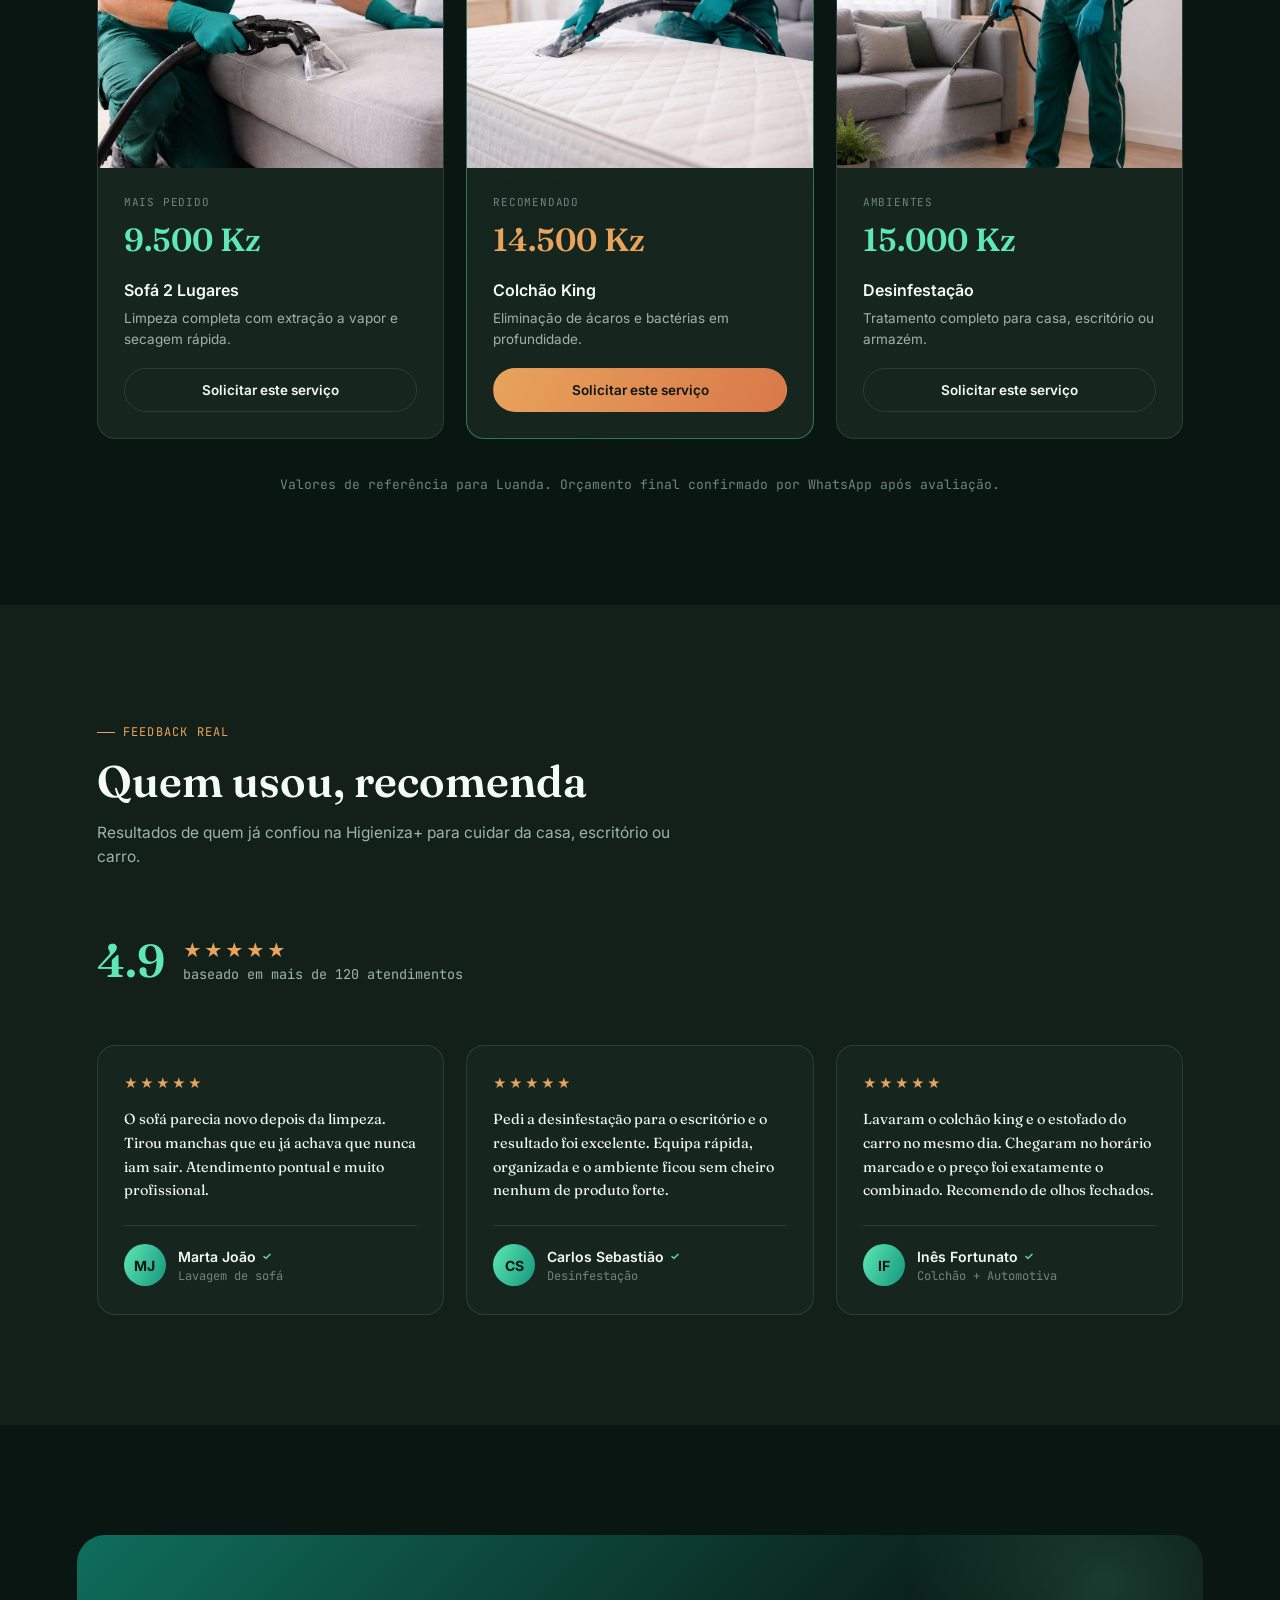
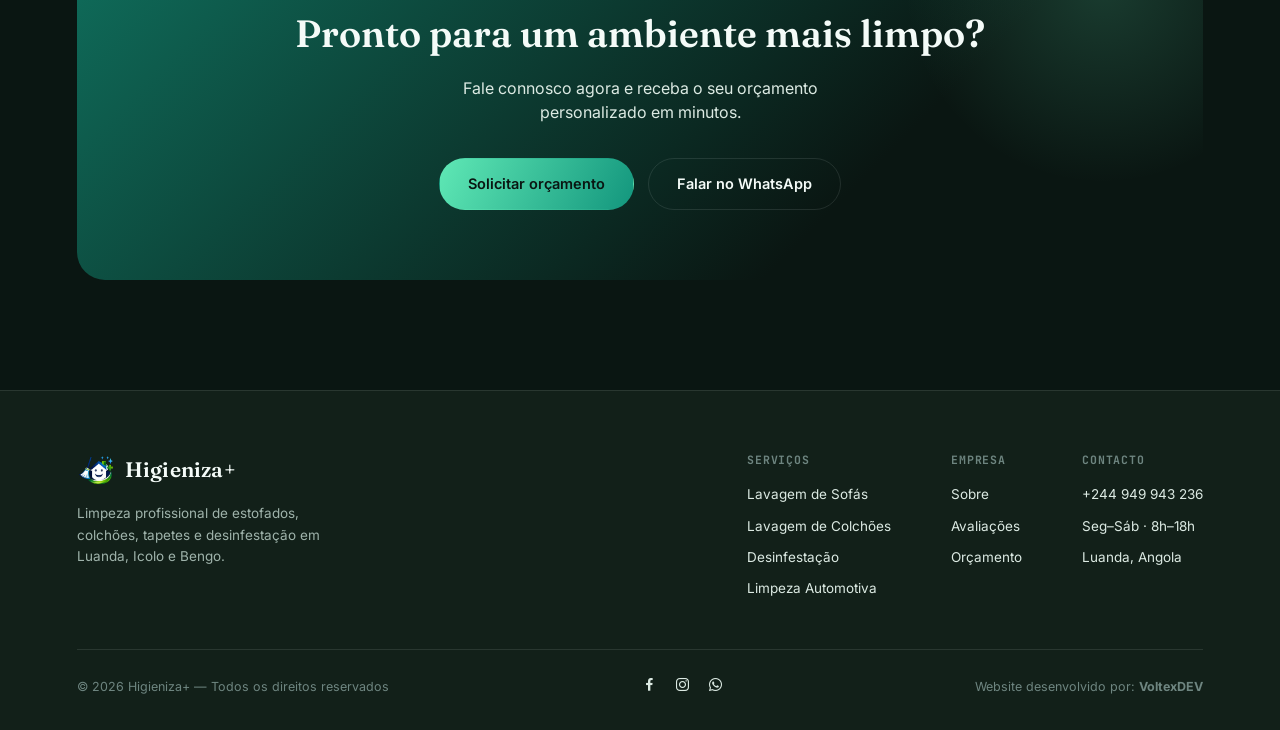
==== commit ea86f7a8: "Update index.html" ====
--- a/index.html
+++ b/index.html
@@ -8,13 +8,10 @@
 <title>Higieniza+ | Limpeza profissional de estofados</title>
 
 <link rel="icon" type="image/png" href="images/favicon.png">
-
 <link rel="stylesheet" href="css/style.css">
-
 <link rel="preconnect" href="https://fonts.googleapis.com">
 <link rel="preconnect" href="https://fonts.gstatic.com" crossorigin>
 <link href="https://fonts.googleapis.com/css2?family=Fraunces:opsz,wght@9..144,500;9..144,600&family=Inter:wght@400;500;600;700&family=JetBrains+Mono:wght@500&display=swap" rel="stylesheet">
-
 <link href='https://unpkg.com/boxicons@2.1.4/css/boxicons.min.css' rel='stylesheet'>
 </head>
 <body>
@@ -91,10 +88,10 @@
             <span class="compare-tag tag-after" data-i18n="compare.after">Depois</span>
             <span class="compare-tag tag-before" data-i18n="compare.before">Antes</span>
 
-            <img class="compare-img compare-after" src="images/hero-compare.jpg" alt="Sofá limpo e estofado após higienização profissional">
+            <img class="compare-img compare-after" src="images/hero-after.jpg" alt="Sofá limpo e estofado após higienização profissional">
 
             <div class="compare-before-wrap">
-                <img src="images/hero-compare.jpg" style="filter:grayscale(0.5) sepia(0.35) brightness(0.7) contrast(1.05);" alt="Sofá antes da limpeza profissional">
+                <img src="images/hero-before.jpg" alt="Sofá antes da limpeza profissional">
             </div>
 
             <div class="compare-handle">
